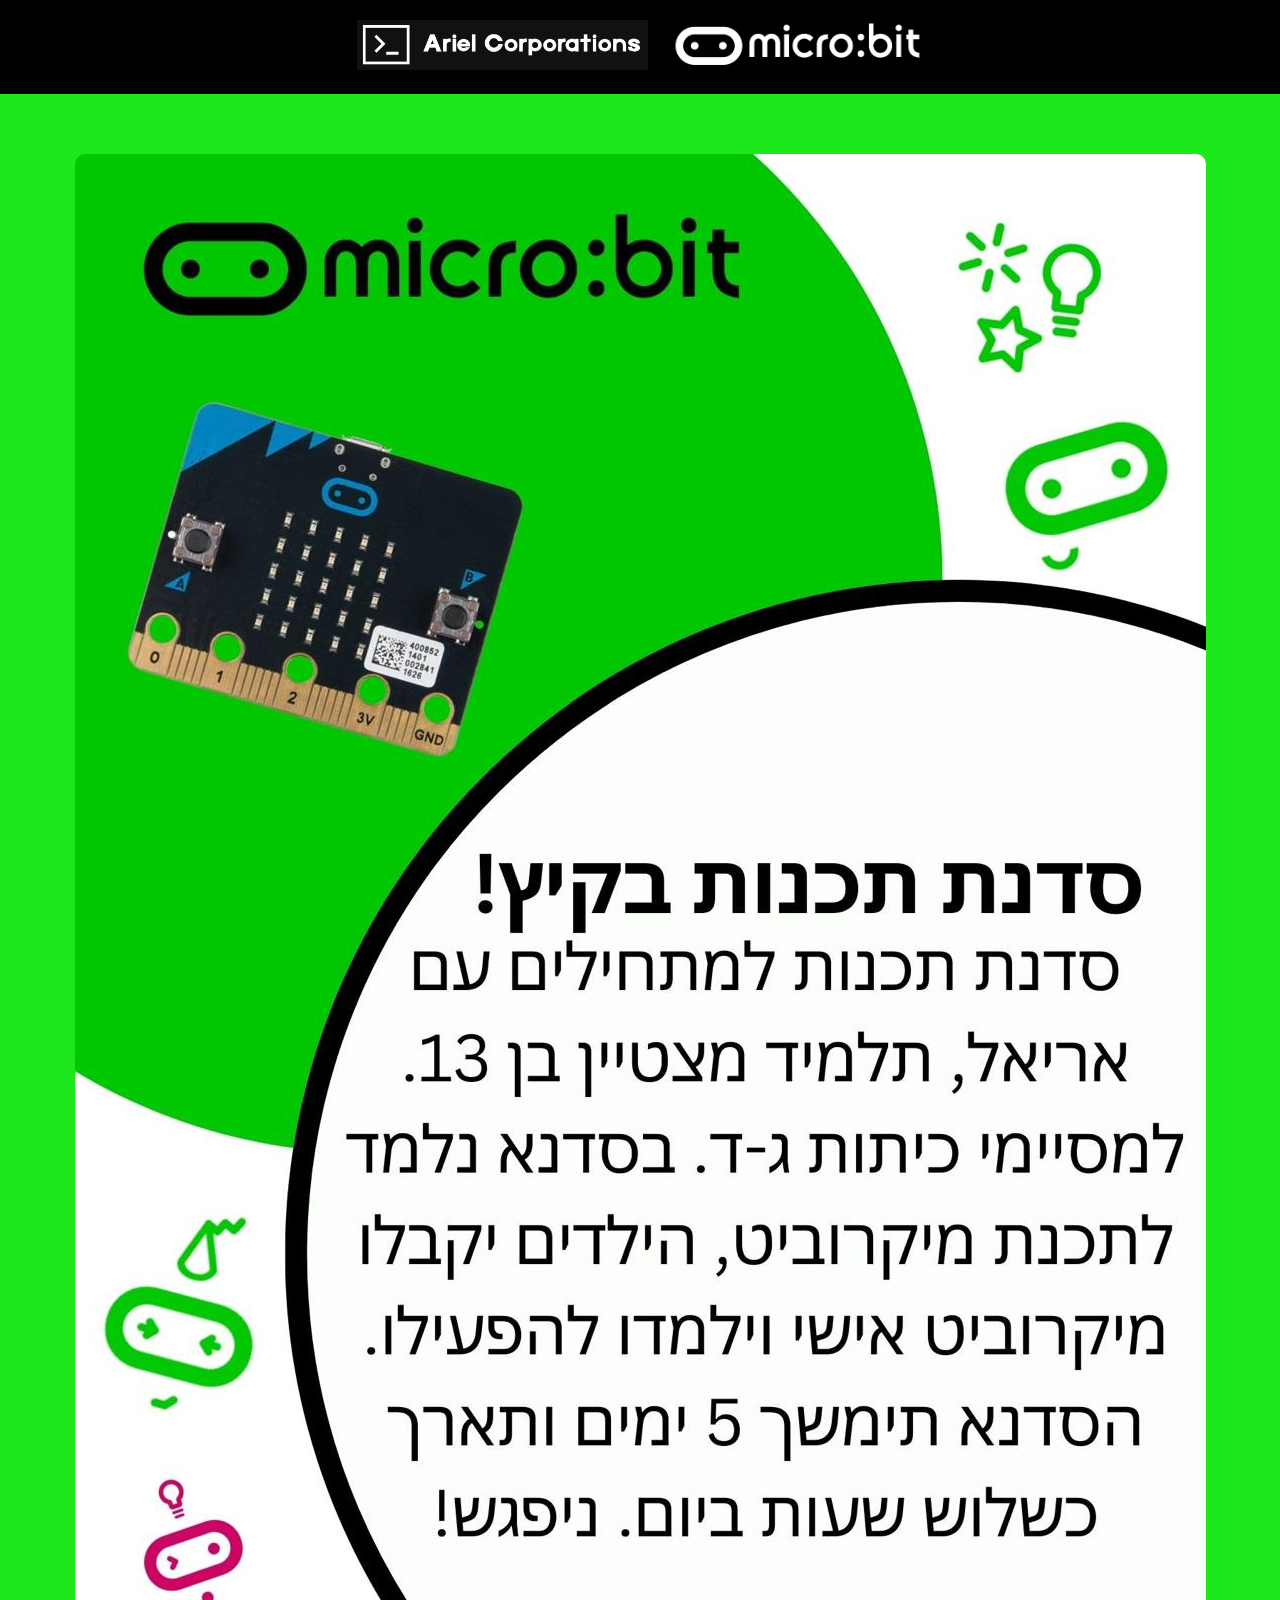
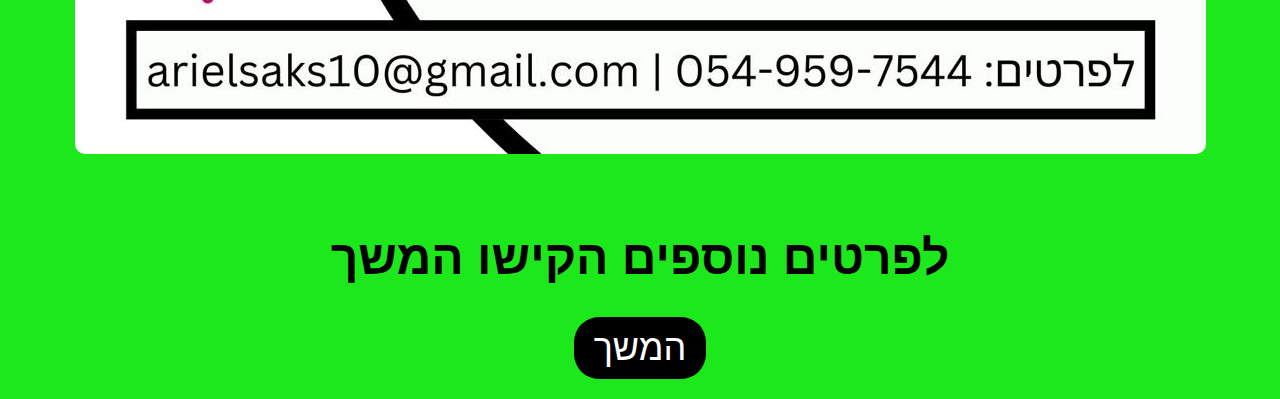
==== index.html @ 4ac389c8 "coded the website" ====
<!DOCTYPE html>
<html lang="he">
<head>
    <meta charset="UTF-8">
    <meta name="viewport" content="width=device-width, initial-scale=1.0">
    <title>סדנת מיקרוביט</title>
    <link rel="stylesheet" href="main.css">
    <link rel="shortcut icon" href="favicon.ico" type="image/x-icon">
</head>
<body>
    <div class="header">
        <a href="index.html"><img class="head-img" src="black-logo.png" alt="Logo"></a>
        <a href="index.html"><img class="head-img" src="microbitLogo2.png" alt="Microbit Logo"></a>
    </div>
    <div class="container">
        <div class="flyer">
            <img class="flyer" src="WhatsApp Image 2024-05-24 at 9.29.58 PM.jpeg" alt="Flyer">
        </div>
        <div class="info">
            <h1>לפרטים נוספים הקישו המשך</h1>
            <a class="info" href="info.html"><button class="info">המשך</button></a>
        </div>
    </div>
    <script src="main.js"></script>
</body>
</html>
---- main.css ----
body {
    background-color: rgb(28, 232, 28);
    font-family: Arial, sans-serif;
    margin: 0;
    padding: 0;
}

.header {
    padding: 20px;
    text-align: center;
    background: #000000;
}

.header a {
    margin: 0 10px;
}

.head-img {
    height: 50px;
    transition: transform 0.3s;
}

.head-img:hover {
    transform: scale(1.1);
}

.container {
    display: flex;
    justify-content: center;
    align-items: center;
    flex-direction: column;
    padding: 20px;
}

.flyer {
    margin: 20px 0;
    text-align: center;
}

img.flyer {
    max-width: 100%;
    height: auto;
    border-radius: 10px;
    transition: transform 0.3s;
}

img.flyer:hover {
    transform: scale(1.05);
}

.info {
    text-align: center;
    font-size: 1.5em;
}

button.info {
    padding: 10px 20px;
    background-color: #000000;
    color: white;
    border: none;
    border-radius: 25px;
    font-size: 1em;
    cursor: pointer;
    transition: background-color 0.3s;
}

button.info:hover {
    background-color: #555555;
}

#info {
    text-align: center;
    margin: 20px 0;
}

.contact {
    margin: 20px 0;
}

embed.contact {
    width: 100%;
    max-width: 800px;
    height: 600px;
    border: none;
}
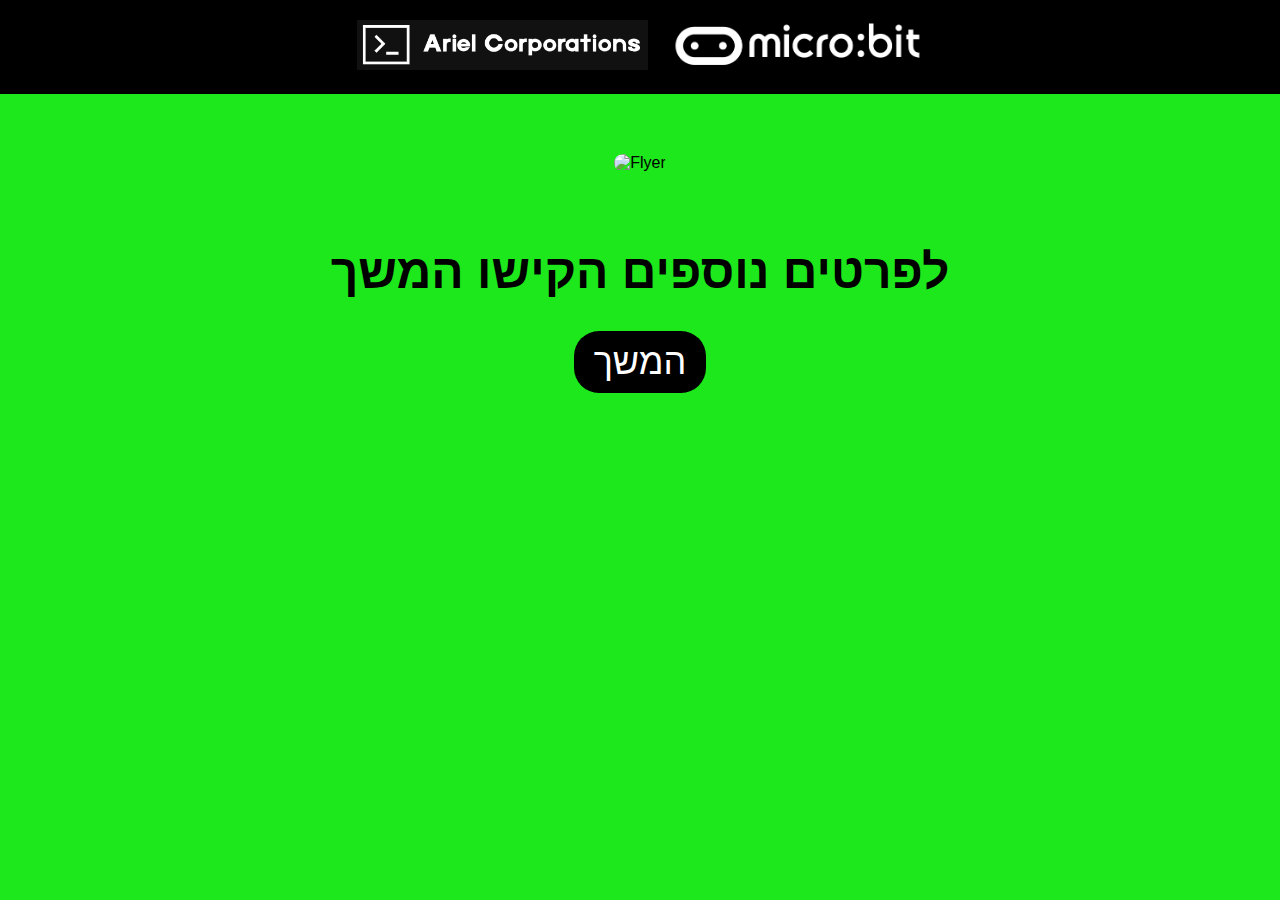
==== commit d67186b6: "Update index.html" ====
--- a/index.html
+++ b/index.html
@@ -14,7 +14,7 @@
     </div>
     <div class="container">
         <div class="flyer">
-            <img class="flyer" src="WhatsApp Image 2024-05-24 at 9.29.58 PM.jpeg" alt="Flyer">
+            <img class="flyer" src="סדנת מיקרוביט!.png" alt="Flyer">
         </div>
         <div class="info">
             <h1>לפרטים נוספים הקישו המשך</h1>
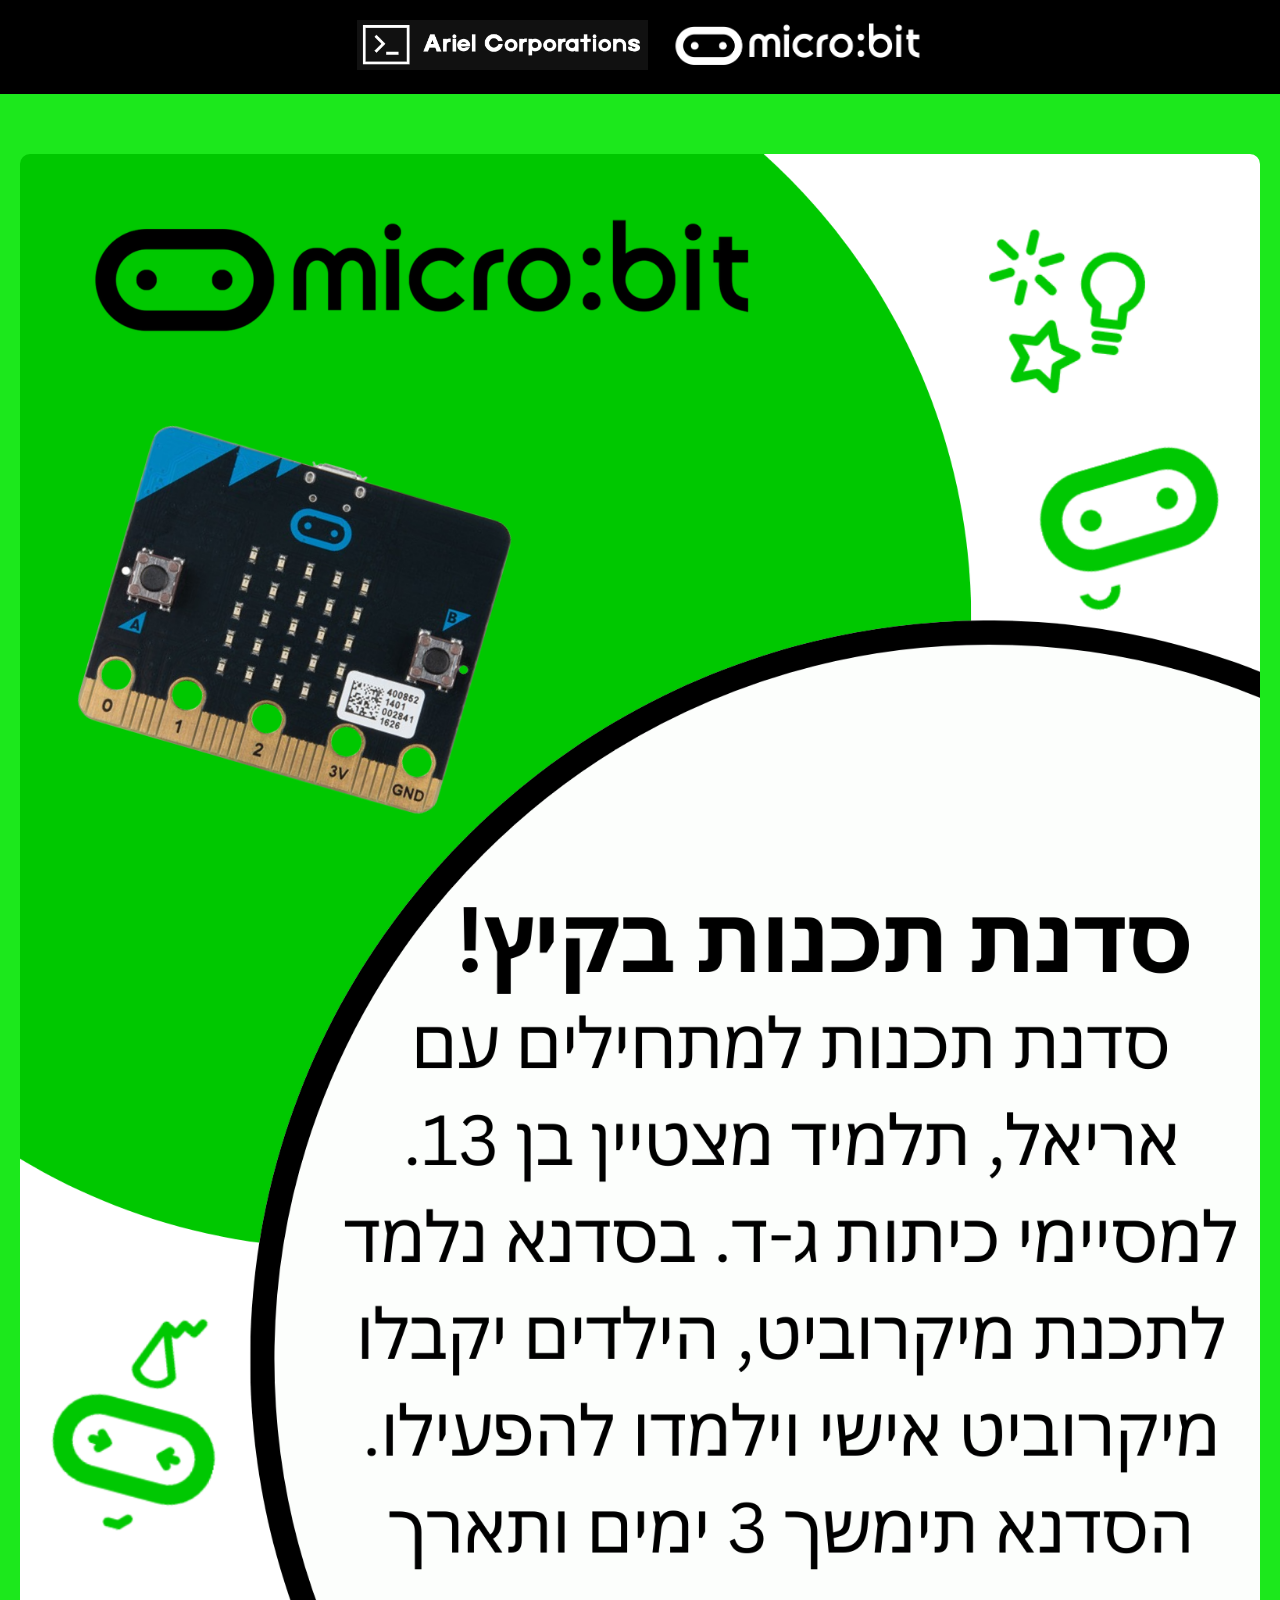
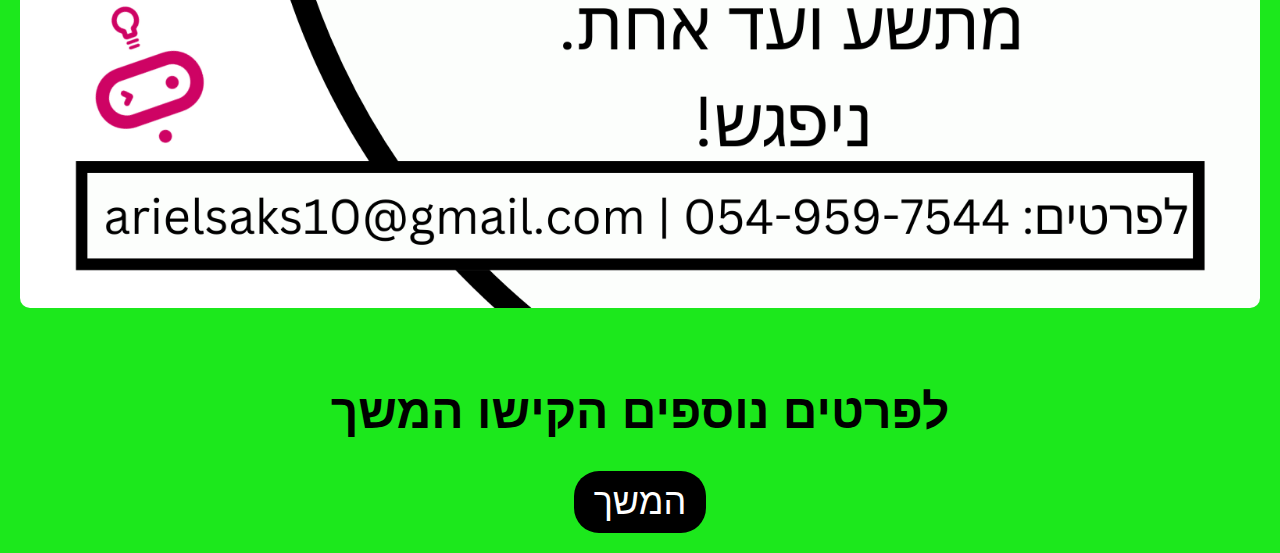
==== commit 0b86f9df: "Update index.html" ====
--- a/index.html
+++ b/index.html
@@ -14,7 +14,7 @@
     </div>
     <div class="container">
         <div class="flyer">
-            <img class="flyer" src="סדנת מיקרוביט!.png" alt="Flyer">
+            <img class="flyer" src="flyer.png" alt="">
         </div>
         <div class="info">
             <h1>לפרטים נוספים הקישו המשך</h1>
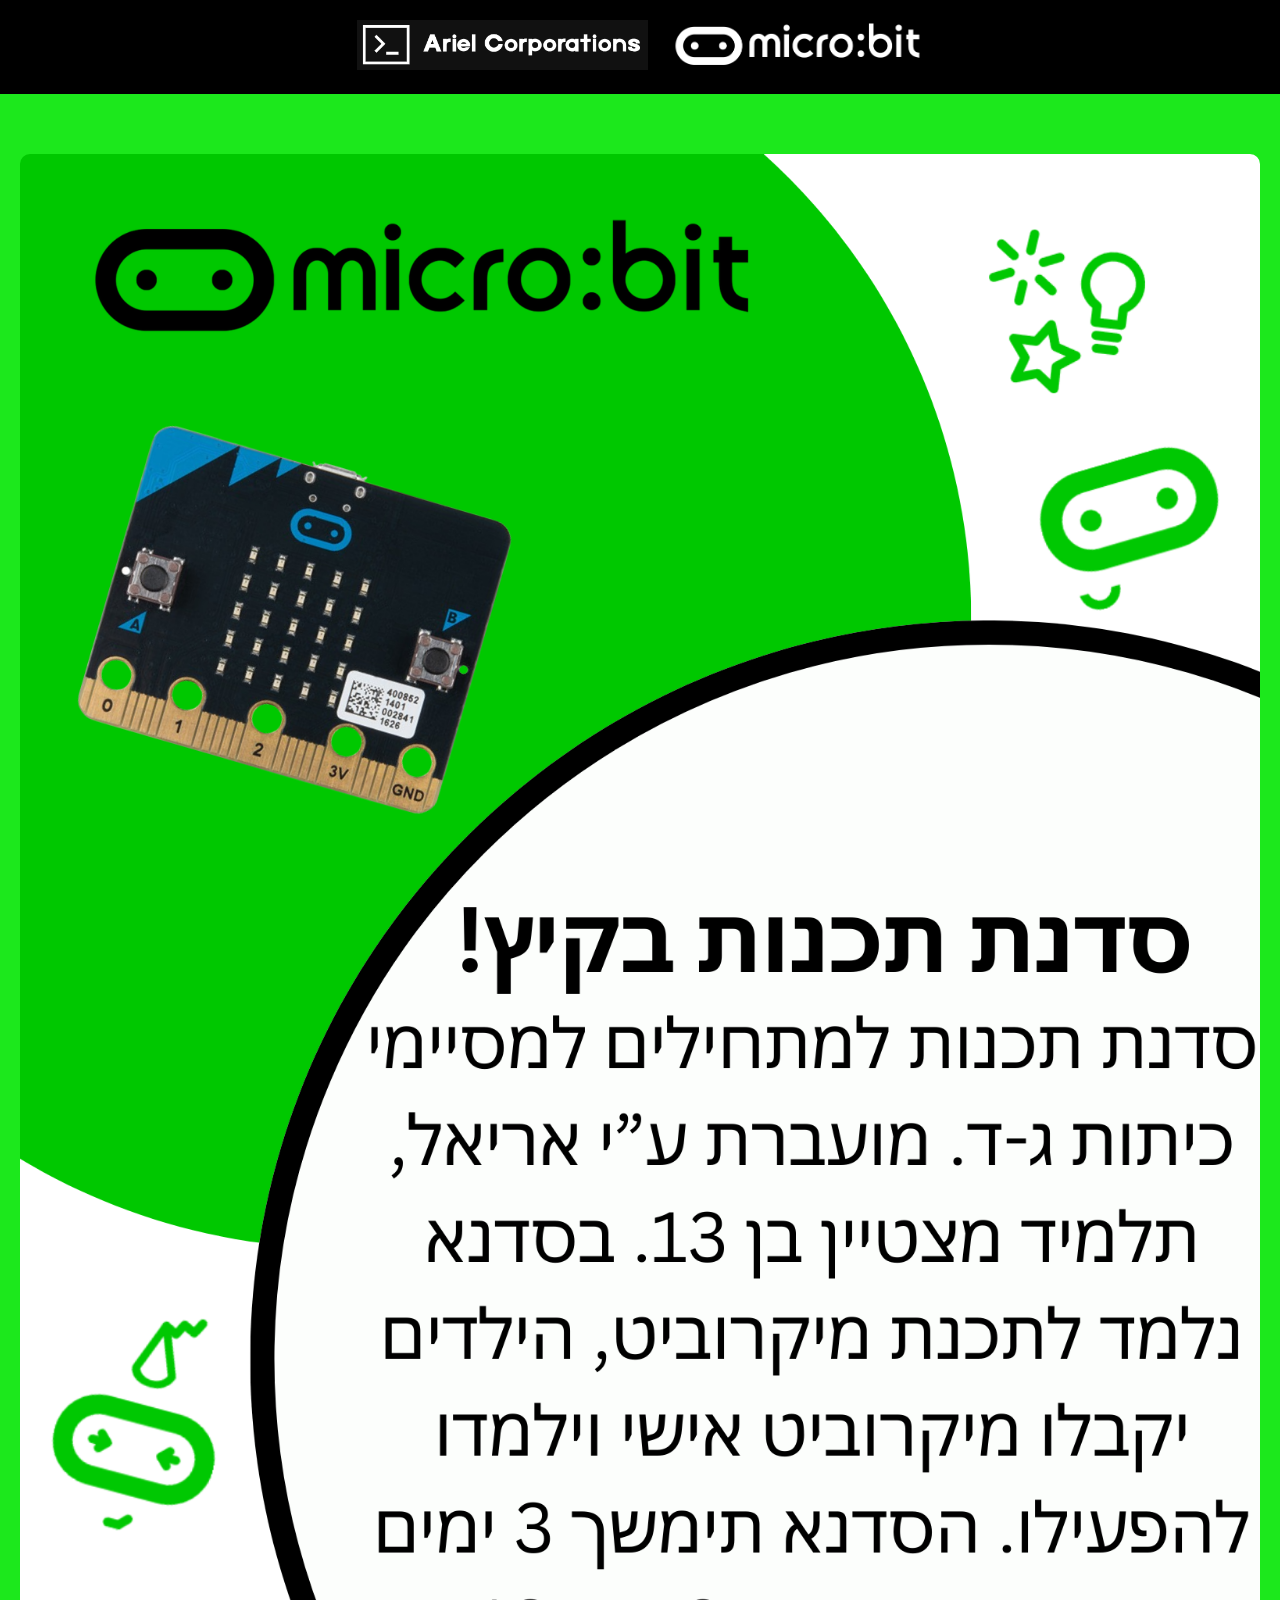
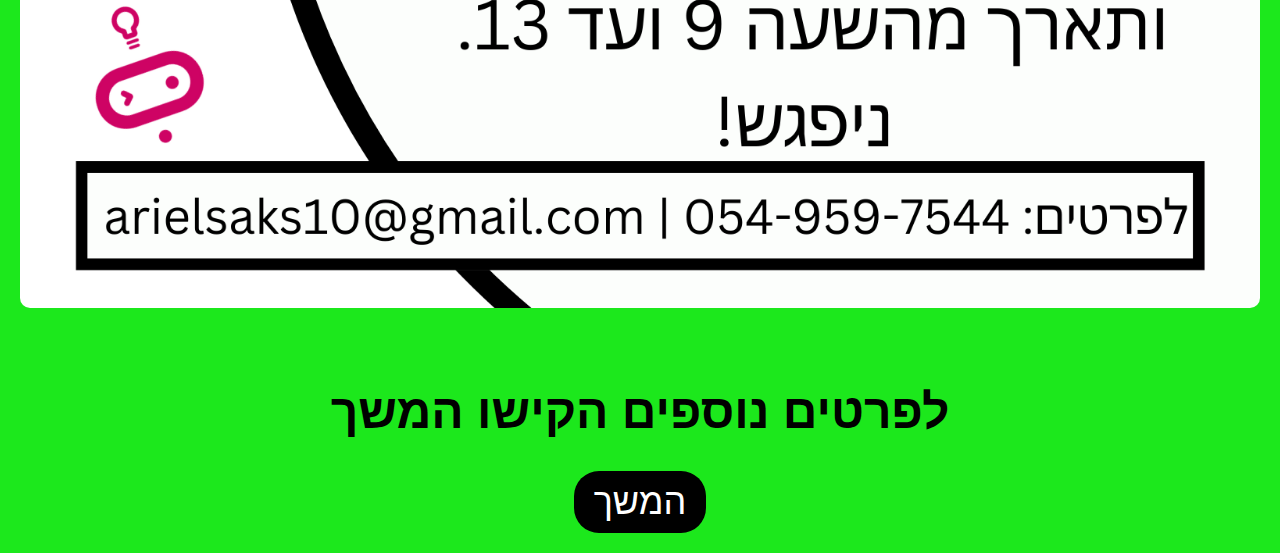
==== commit 293ae9c8: "Update index.html" ====
--- a/index.html
+++ b/index.html
@@ -14,7 +14,7 @@
     </div>
     <div class="container">
         <div class="flyer">
-            <img class="flyer" src="flyer.png" alt="">
+            <img class="flyer" src="page1.png" alt="">
         </div>
         <div class="info">
             <h1>לפרטים נוספים הקישו המשך</h1>
